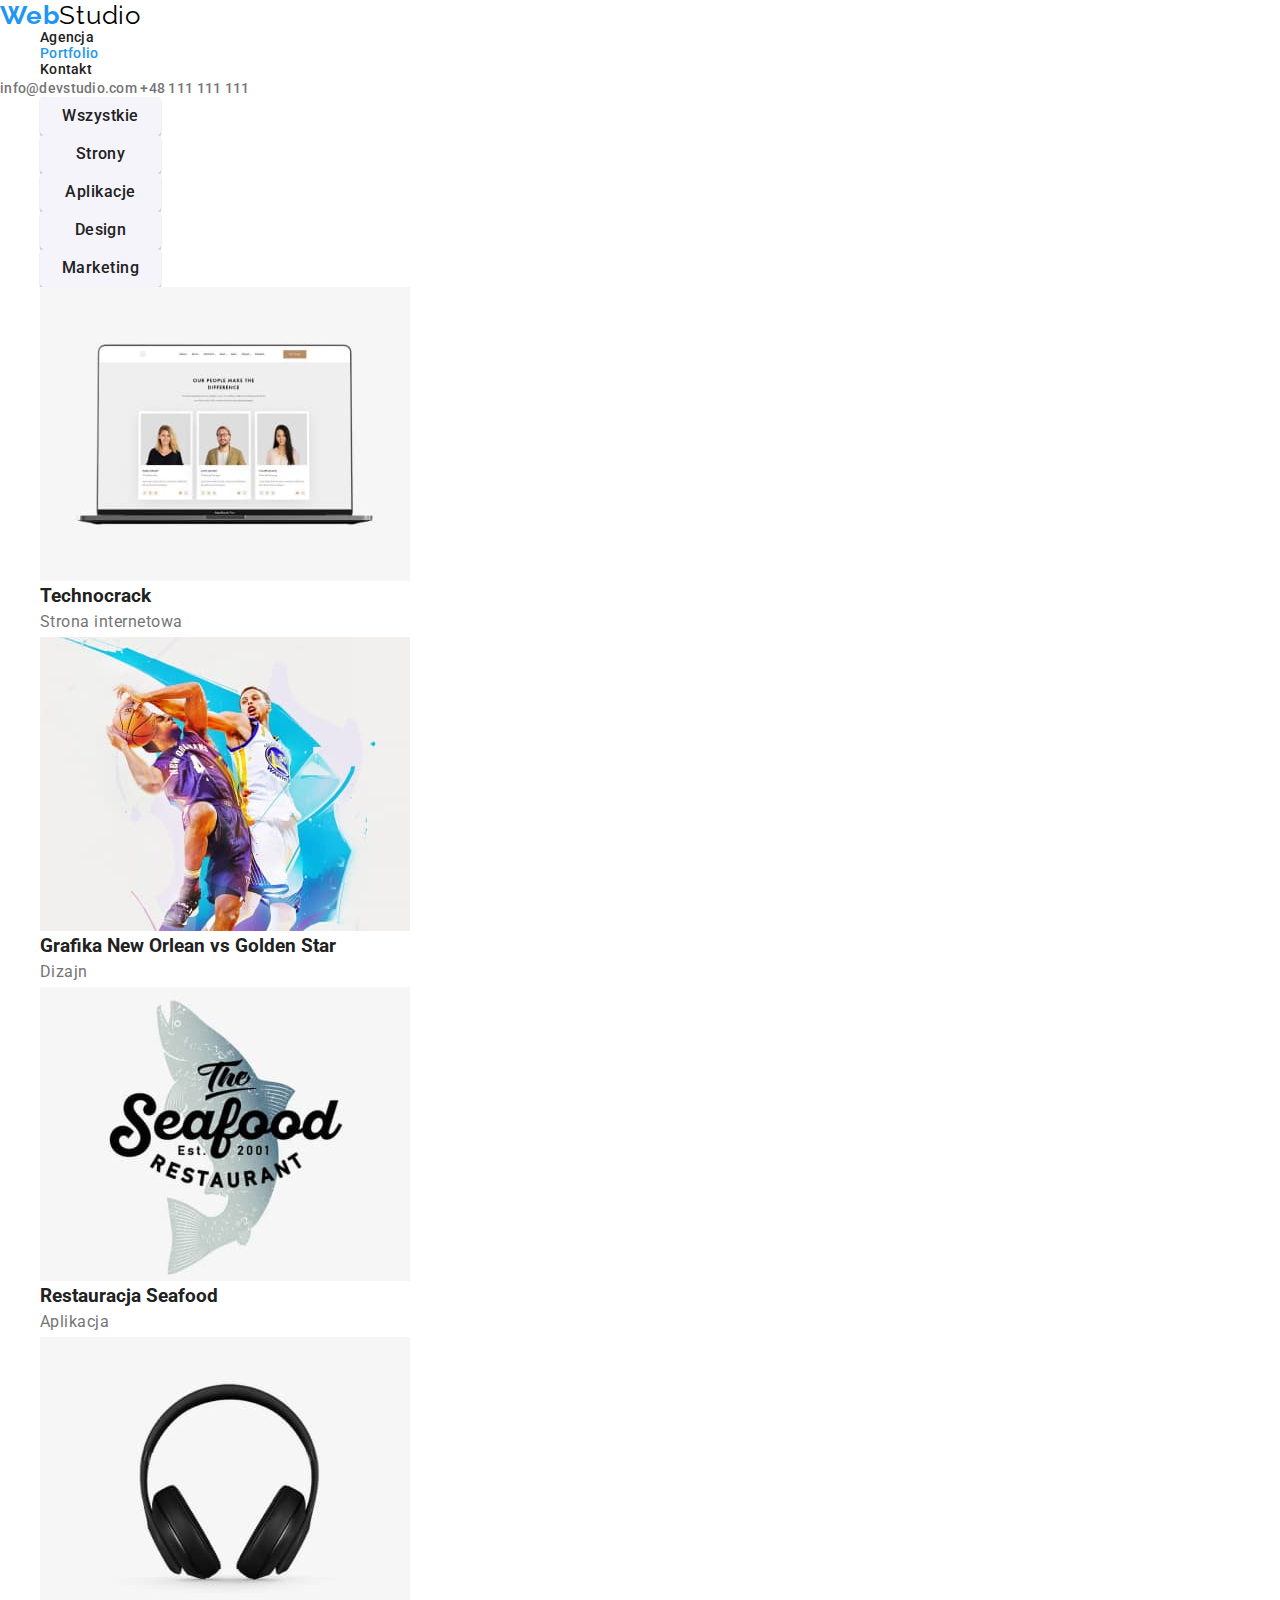
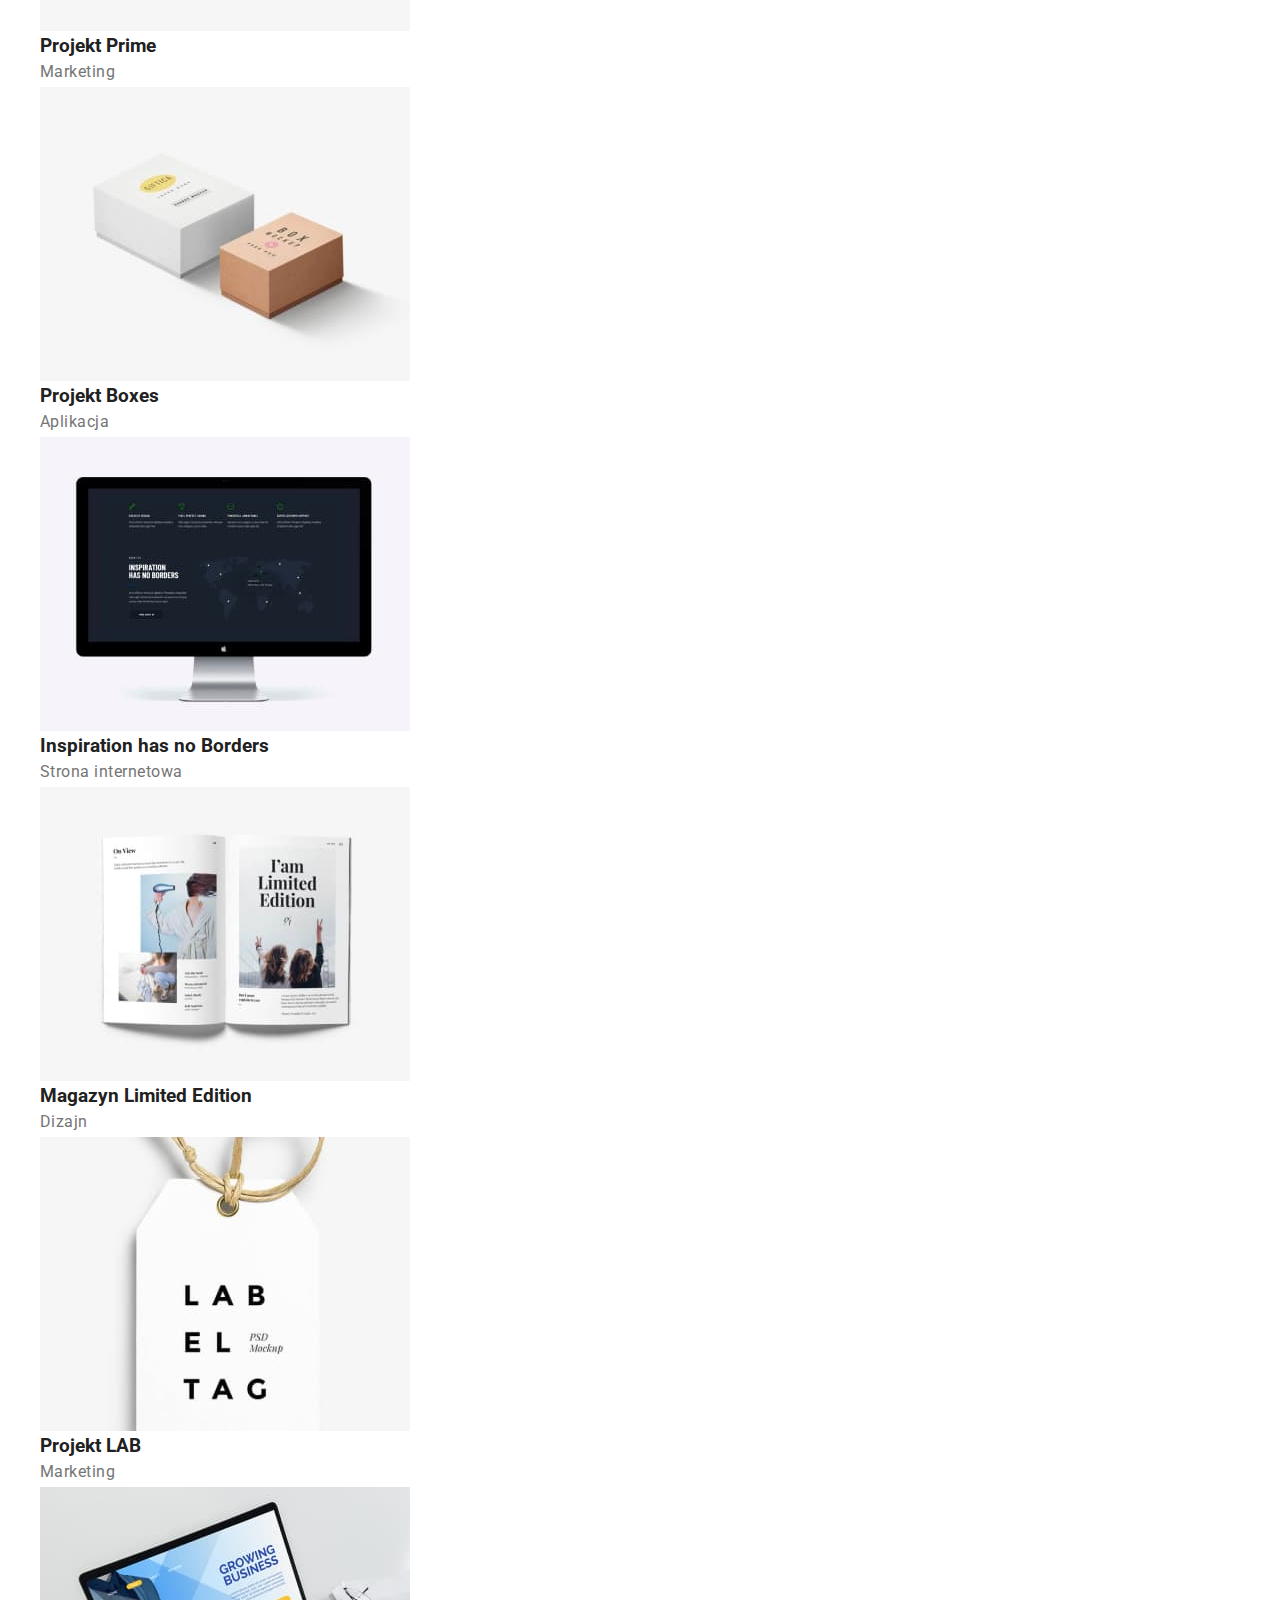
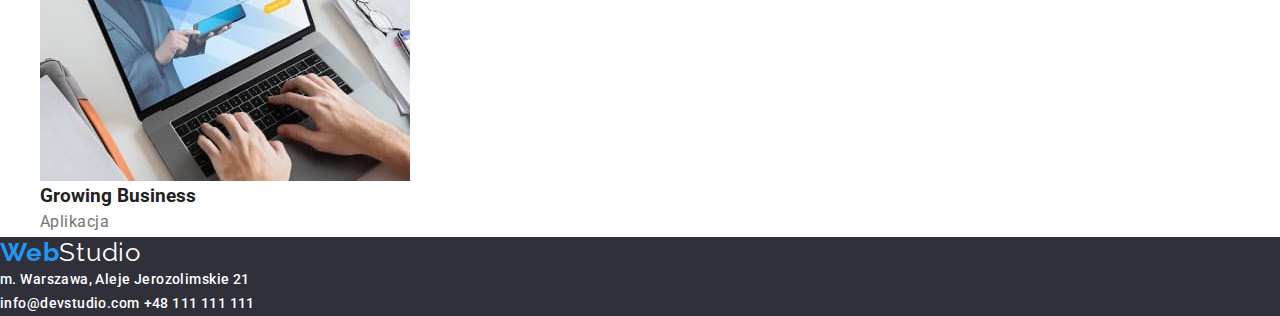
==== portfolio.html @ f04f8147 "copied hw2" ====
<!DOCTYPE html>
<html lang="pl">
  <head>
    <title>Portfolio</title>
    <link rel="stylesheet" href="css/styles.css" />
    <link rel="preconnect" href="https://fonts.googleapis.com" />
    <link rel="preconnect" href="https://fonts.gstatic.com" crossorigin />
    <link
      href="https://fonts.googleapis.com/css2?family=Raleway:wght@700&family=Roboto:wght@400;500;700;900&display=swap"
      rel="stylesheet"
    />
  </head>
  <body>
    <header>
      <div class="logo">
        <a href="" target="_blank"
          ><span class="logo__blue-part">Web</span
          ><span class="logo__black-part">Studio</span></a
        >
      </div>

      <nav>
        <ul class="nav">
          <li>
            <a class="nav__format" href="index.html">Agencja</a>
          </li>
          <li>
            <a class="nav__format nav__format-active" href="portfolio.html"
              >Portfolio</a
            >
          </li>
          <li><a class="nav__format" href="">Kontakt</a></li>
        </ul>
      </nav>
      <adress class="adress">
        <a class="adress__format" href="mailto:info@devstudio.com"
          >info@devstudio.com</a
        >

        <a class="adress__format" href="tel:+48111111111">+48 111 111 111</a>
      </adress>
    </header>

    <main>
      <section>
        <div>
          <ul>
            <li>
              <button
                type="button"
                class="button-portfolio button-portfolio__text"
              >
                Wszystkie
              </button>
            </li>
            <li>
              <button
                type="button"
                class="button-portfolio button-portfolio__text"
              >
                Strony
              </button>
            </li>
            <li>
              <button
                type="button"
                class="button-portfolio button-portfolio__text"
              >
                Aplikacje
              </button>
            </li>
            <li>
              <button
                type="button"
                class="button-portfolio button-portfolio__text"
              >
                Design
              </button>
            </li>
            <li>
              <button
                type="button"
                class="button-portfolio button-portfolio__text"
              >
                Marketing
              </button>
            </li>
          </ul>
        </div>
      </section>
      <section>
        <ul>
          <li>
            <img
              alt="portfolio1"
              width="370"
              height="294"
              src="images/img-portfolio-1.jpg"
            />
            <h3 class="portfolio__title">Technocrack</h3>
            <p class="portfolio__text">Strona internetowa</p>
          </li>
          <li>
            <img
              alt="portfolio2"
              width="370"
              height="294"
              src="images/img-portfolio-2.jpg"
            />
            <h3 class="portfolio__title">Grafika New Orlean vs Golden Star</h3>
            <p class="portfolio__text">Dizajn</p>
          </li>

          <li>
            <img
              alt="portfolio3"
              width="370"
              height="294"
              src="images/img-portfolio-3.jpg"
            />
            <h3 class="portfolio__title">Restauracja Seafood</h3>
            <p class="portfolio__text">Aplikacja</p>
          </li>

          <li>
            <img
              alt="portfolio4"
              width="370"
              height="294"
              src="images/img-portfolio-4.jpg"
            />
            <h3 class="portfolio__title">Projekt Prime</h3>
            <p class="portfolio__text">Marketing</p>
          </li>

          <li>
            <img
              alt="portfolio5"
              width="370"
              height="294"
              src="images/img-portfolio-5.jpg"
            />
            <h3 class="portfolio__title">Projekt Boxes</h3>
            <p class="portfolio__text">Aplikacja</p>
          </li>

          <li>
            <img
              alt="portfolio6"
              width="370"
              height="294"
              src="images/img-portfolio-6.jpg"
            />
            <h3 class="portfolio__title">Inspiration has no Borders</h3>
            <p class="portfolio__text">Strona internetowa</p>
          </li>
          <li>
            <img
              alt="portfolio7"
              width="370"
              height="294"
              src="images/img-portfolio-7.jpg"
            />
            <h3 class="portfolio__title">Magazyn Limited Edition</h3>
            <p class="portfolio__text">Dizajn</p>
          </li>
          <li>
            <img
              alt="portfolio8"
              width="370"
              height="294"
              src="images/img-portfolio-8.jpg"
            />
            <h3 class="portfolio__title">Projekt LAB</h3>
            <p class="portfolio__text">Marketing</p>
          </li>
          <li>
            <img
              alt="portfolio9"
              width="370"
              height="294"
              src="images/img-portfolio-9.jpg"
            />
            <h3 class="portfolio__title">Growing Business</h3>
            <p class="portfolio__text">Aplikacja</p>
          </li>
        </ul>
      </section>
    </main>

    <footer class="footer_wrapper">
      <div class="logo">
        <a href="" target="_blank"
          ><span class="logo__blue-part">Web</span
          ><span class="logo__white-part">Studio</span></a
        >
      </div>
      <adress>
        <p class="adress adress__format-footer">
          m. Warszawa, Aleje Jerozolimskie 21
        </p>
        <a class="adress adress__format-footer" href="mailto:info@devstudio.com"
          >info@devstudio.com</a
        >
        <a class="adress adress__format-footer" href="tel:+48111111111"
          >+48 111 111 111</a
        >
      </adress>
    </footer>
  </body>
</html>
---- css/styles.css ----
* {
  text-decoration: none;
  list-style: none;
  margin: 0 auto;
}

body {
  font-family: "Roboto", sans-serif;
  color: var(--standard-black);
  text-decoration: none;
}

:root {
  --standard-blue: #2196f3;
  --standard-white: #ffffff;
  --standard-black: #212121;
  --dark-black: #000000;
  --light-grey: #757575;
  --background-button-color: #f5f4fa;
  --background-black-color: #2f303a;
}

/* LOGO START */

.logo {
  font-family: "Raleway";
  font-size: 26px;
  line-height: 1.17;
  letter-spacing: 0.03em;
}

.logo__blue-part {
  font-weight: 700;
  color: var(--standard-blue);
}

.logo__black-part {
  color: var(--dark-black);
}

.logo__white-part {
  color: var(--standard-white);
}

/* LOGO END */

/* NAV START */

.nav {
  font-size: 14px;
  font-weight: 500;
  line-height: 1.14;
  letter-spacing: 0.02em;
}

.nav__format {
  color: var(--standard-black);
  cursor: pointer;
}

.nav__format-active {
  color: var(--standard-blue);
}

.adress {
  font-size: 14px;
  font-weight: 500;
  line-height: 1.14;
  letter-spacing: 0.02em;
}

.adress__format {
  color: var(--light-grey);
}

.nav__format:hover,
.nav__format:focus,
.adress__format:hover,
.adress__format:focus,
.adress__format-footer:hover,
.adress__format-footer:focus {
  color: var(--standard-blue);
}

/* NAV END */

/* MAIN HEADER START*/

.main-header {
  background-color: var(--background-black-color);
}

.main-header__text {
  color: var(--standard-white);
  text-transform: uppercase;
  font-size: 44px;
  font-weight: 900;
  line-height: 1.36;
  letter-spacing: 0.06em;
  text-align: center;
}

.button {
  height: 50px;
  width: 200px;
  left: 700px;
  top: 430px;
  border-radius: 4px;
  background: var(--standard-blue);
  box-shadow: 0px 4px 4px rgba(0, 0, 0, 0.15);
  border: none;
  cursor: pointer;
}

.button__order-text {
  font-family: "Roboto", sans-serif;
  font-size: 16px;
  font-weight: 700;
  line-height: 1.875;
  letter-spacing: 0.06em;
  text-align: center;
  color: var(--standard-white);
}

/* MAIN HEADER END*/

/* LOREM IPSUM START*/

.lorem-ipsum {
  font-size: 14px;
  letter-spacing: 0.03em;
}

.lorem-ipsum__header {
  font-weight: 700;
  line-height: 1.14;
  text-transform: uppercase;
}

.lorem-ipsum__text {
  font-weight: 400;
  line-height: 1.71;
  color: var(--light-grey);
}

/* LOREM IPSUM END*/

/* MAIN BUSINESS START*/

.main-business {
  font-size: 36px;
  font-weight: 700;
  line-height: 1.17;
  letter-spacing: 0.03em;
  text-align: center;
}

/* MAIN BUSINESS END*/

/* OUR TEAM START*/

.our-team {
  font-size: 36px;
  font-weight: 700;
  line-height: 1.17;
  letter-spacing: 0.03em;
  text-align: center;
}

.our-team__individual {
  font-size: 16px;
  font-weight: 500;
  line-height: 1.875;
  letter-spacing: 0.03em;
  text-align: center;
}

.our-team__job-title {
  font-size: 16px;
  line-height: 1.875;
  letter-spacing: 0.03em;
  text-align: center;
  color: var(--light-grey);
}

/* OUR TEAM END */

/* FOOTER START */

.footer_wrapper {
  background-color: var(--background-black-color);
}

.adress__format-footer {
  color: var(--standard-white);
  font-size: 14px;
  line-height: 1.71;
  letter-spacing: 0.03em;
}

/* FOOTER END */

/* PORTFOLIO START */

.portolio__title {
  font-size: 18px;
  font-weight: 700;
  line-height: 2;
  letter-spacing: 0.06em;
  text-align: left;
  color: var(--standard-black);
}

.portfolio__text {
  color: var(--light-grey);
  font-size: 16px;
  line-height: 1.875;
  letter-spacing: 0.03em;
  text-align: left;
}

/* PORTFOLIO END */

/* BUTTON PORTFOLIO START */

.button-portfolio {
  height: 38px;
  width: 121px;
  left: 510px;
  top: 174px;
  border-radius: 4px;
  box-shadow: 0px 3px 1px rgba(0, 0, 0, 0.1), 0px 1px 2px rgba(0, 0, 0, 0.08),
    0px 2px 2px rgba(0, 0, 0, 0.12);
  border: none;
  cursor: pointer;
  background: var(--background-button-color);
}

.button-portfolio__text {
  font-family: "Roboto", sans-serif;
  font-size: 16px;
  font-weight: 500;
  line-height: 1.625;
  letter-spacing: 0.03em;
  text-align: center;
  color: var(--standard-black);
}

.button-portfolio__text:hover,
.button-portfolio__text:focus {
  color: var(--standard-white);
  background: var(--standard-blue);
}

/* BUTTON PORTFOLIO END */
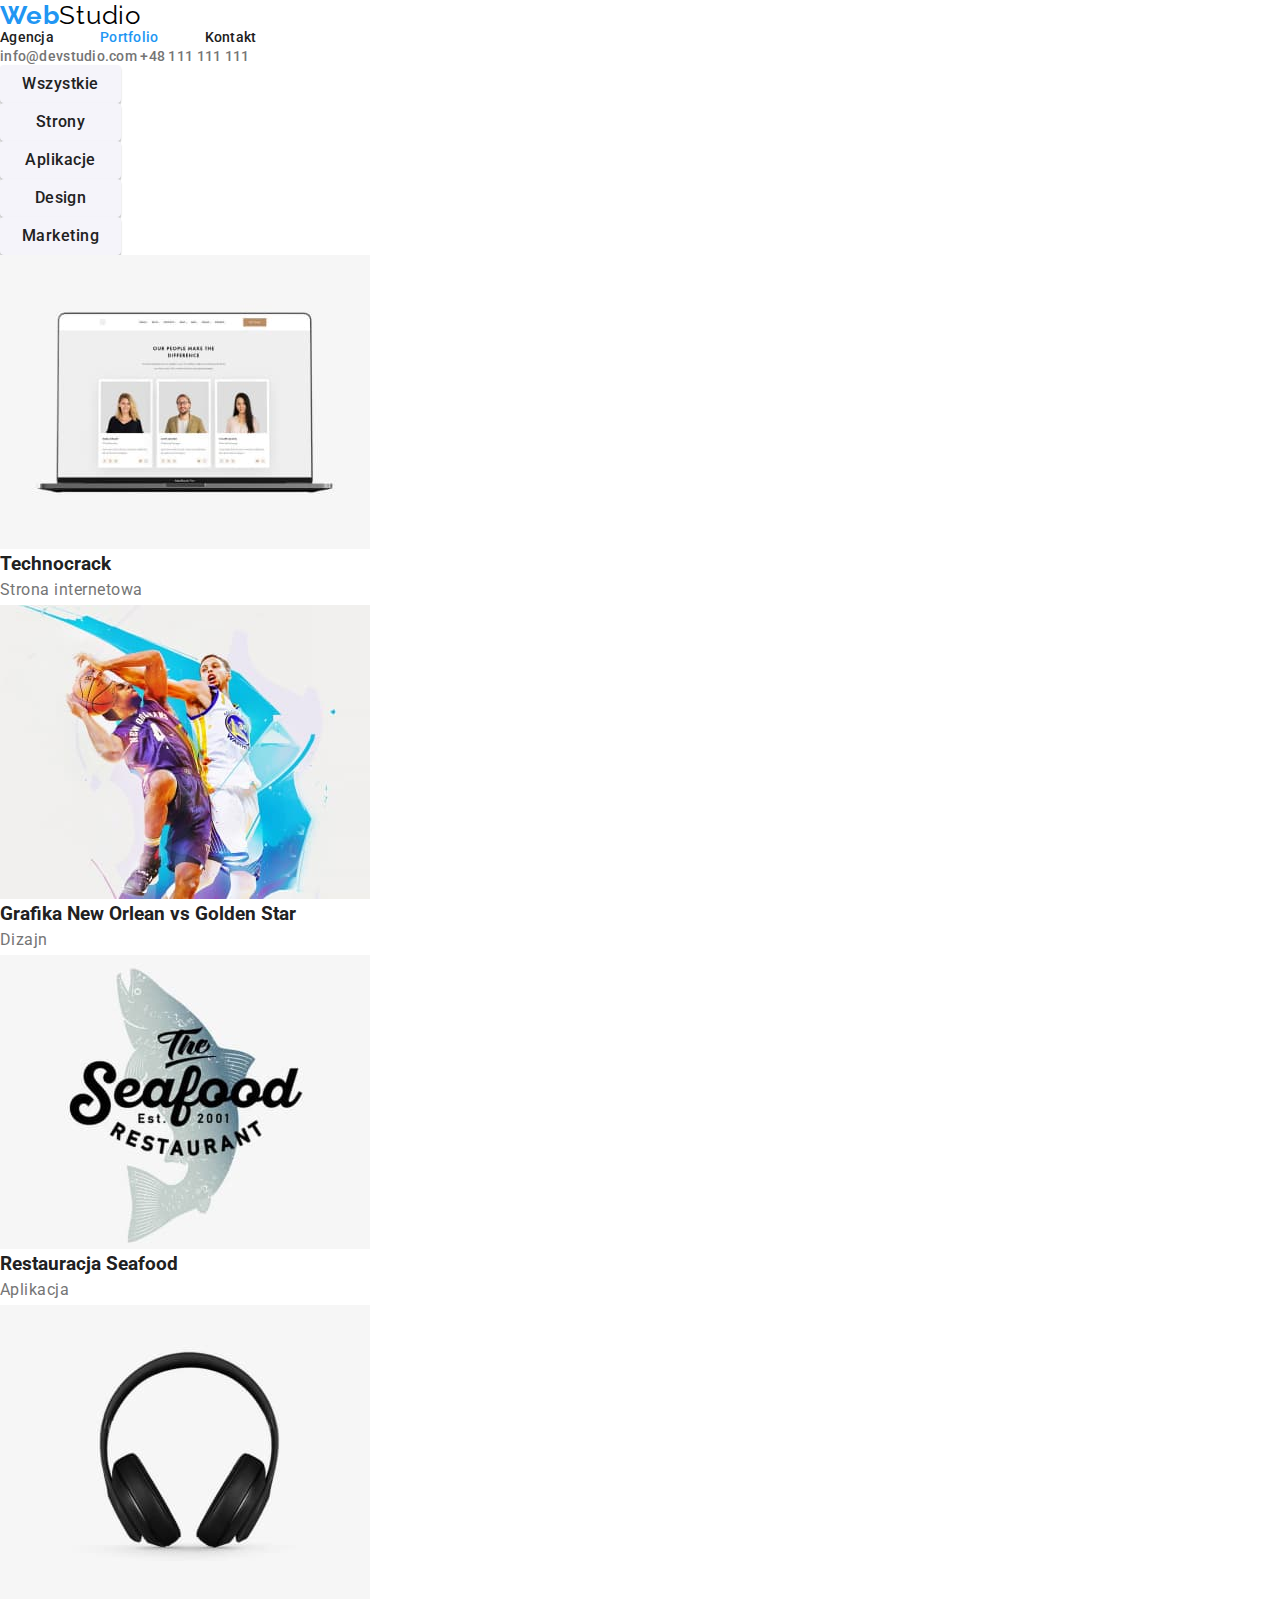
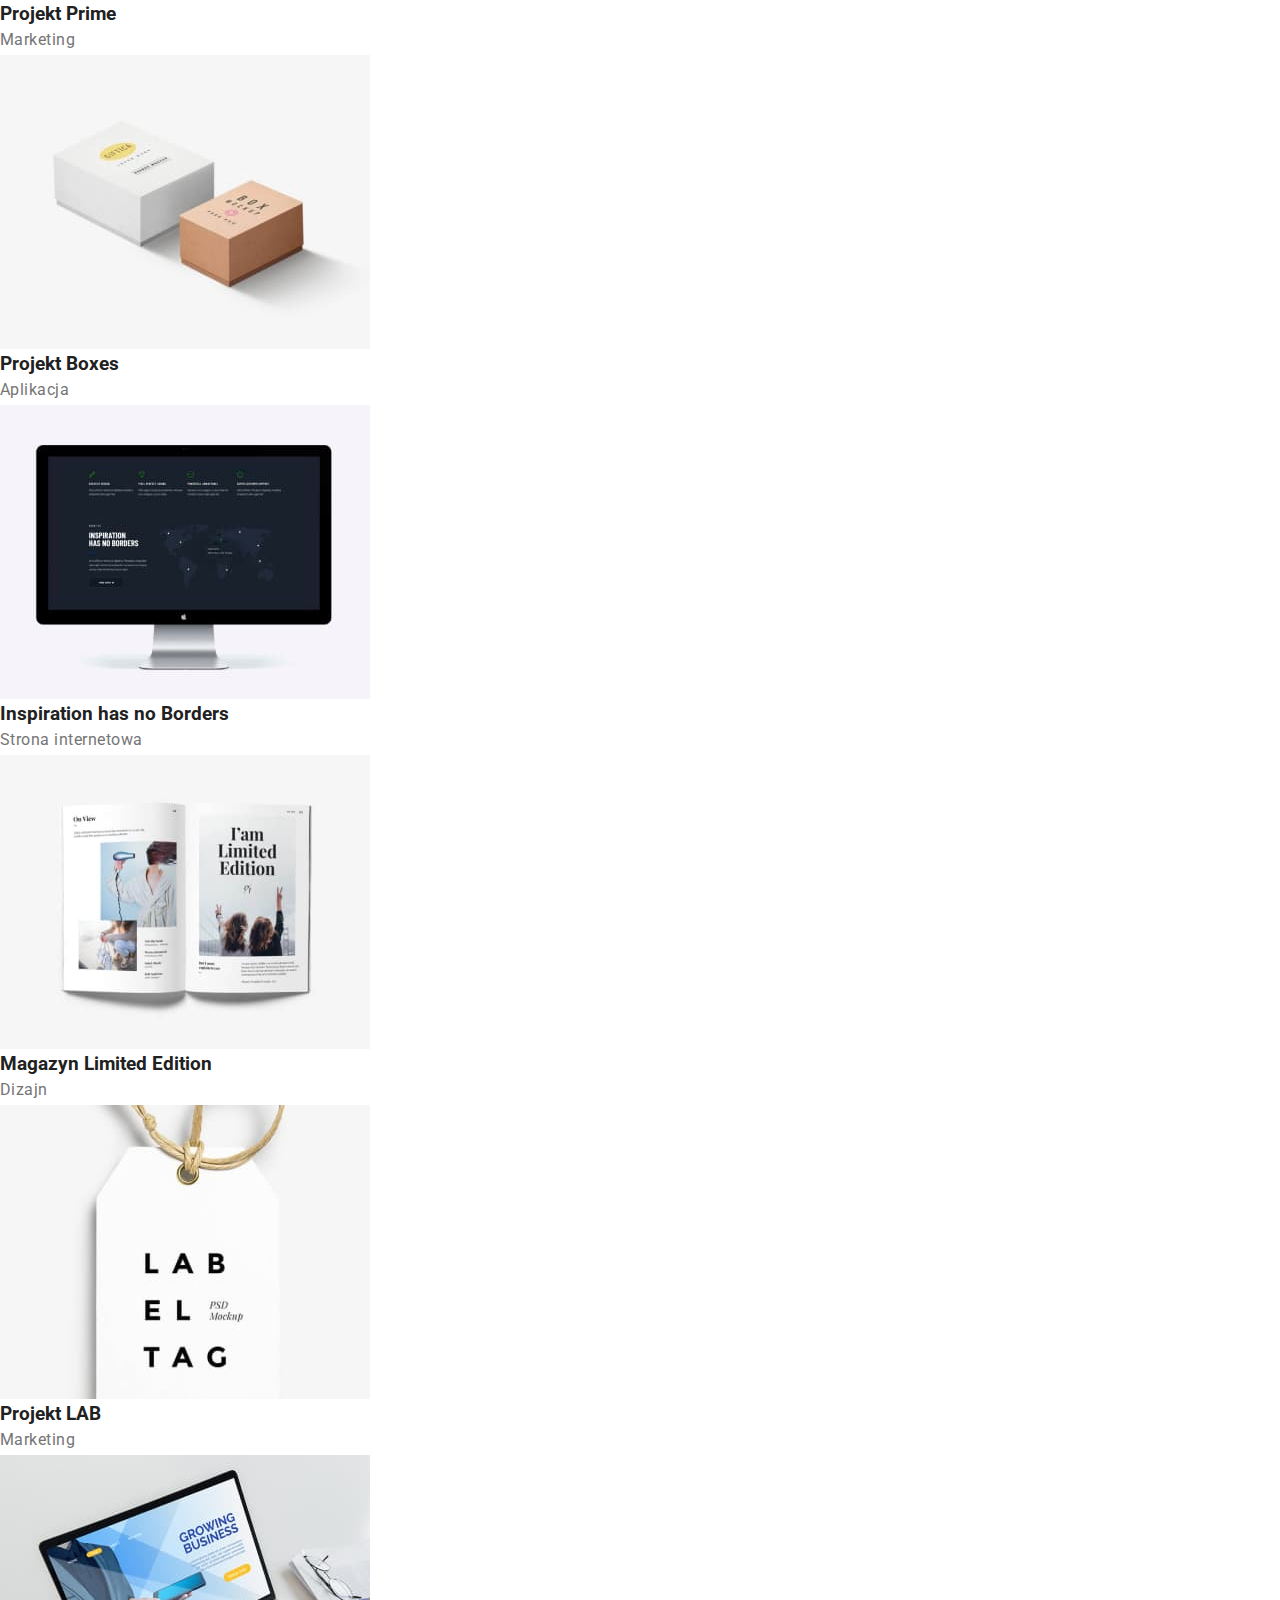
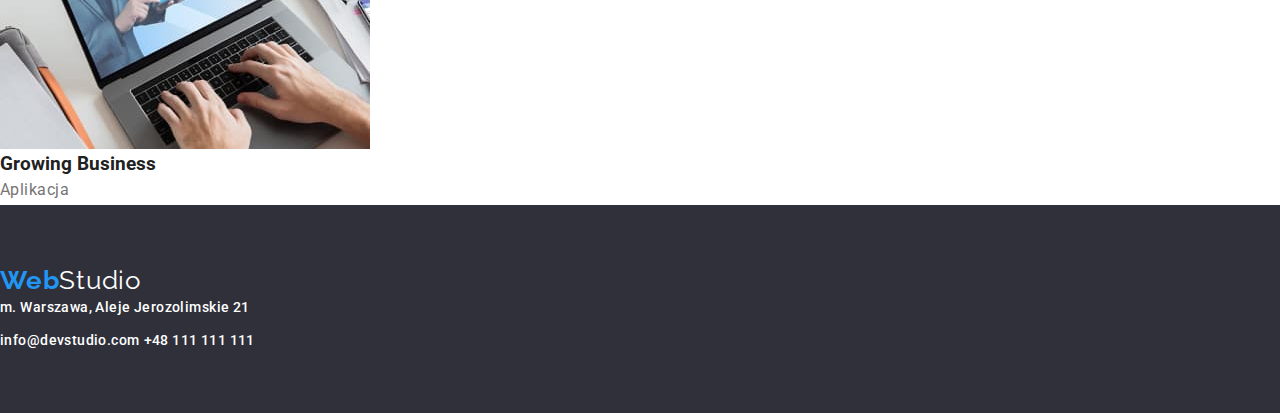
==== commit af4e8c4d: "edits" ====
--- a/portfolio.html
+++ b/portfolio.html
@@ -2,6 +2,13 @@
 <html lang="pl">
   <head>
     <title>Portfolio</title>
+    <link
+      rel="stylesheet"
+      href="https://cdnjs.cloudflare.com/ajax/libs/modern-normalize/1.1.0/modern-normalize.min.css"
+      integrity="sha512-wpPYUAdjBVSE4KJnH1VR1HeZfpl1ub8YT/NKx4PuQ5NmX2tKuGu6U/JRp5y+Y8XG2tV+wKQpNHVUX03MfMFn9Q=="
+      crossorigin="anonymous"
+      referrerpolicy="no-referrer"
+    />
     <link rel="stylesheet" href="css/styles.css" />
     <link rel="preconnect" href="https://fonts.googleapis.com" />
     <link rel="preconnect" href="https://fonts.gstatic.com" crossorigin />
@@ -12,33 +19,35 @@
   </head>
   <body>
     <header>
-      <div class="logo">
-        <a href="" target="_blank"
-          ><span class="logo__blue-part">Web</span
-          ><span class="logo__black-part">Studio</span></a
-        >
+      <div class="container-header-portfolio">
+        <div class="logo">
+          <a href="" target="_blank"
+            ><span class="logo__blue-part">Web</span
+            ><span class="logo__black-part">Studio</span></a
+          >
+        </div>
+
+        <nav>
+          <ul class="nav">
+            <li>
+              <a class="nav__format" href="index.html">Agencja</a>
+            </li>
+            <li>
+              <a class="nav__format nav__format-active" href="portfolio.html"
+                >Portfolio</a
+              >
+            </li>
+            <li><a class="nav__format" href="">Kontakt</a></li>
+          </ul>
+        </nav>
+        <adress class="adress">
+          <a class="adress__format" href="mailto:info@devstudio.com"
+            >info@devstudio.com</a
+          >
+
+          <a class="adress__format" href="tel:+48111111111">+48 111 111 111</a>
+        </adress>
       </div>
-
-      <nav>
-        <ul class="nav">
-          <li>
-            <a class="nav__format" href="index.html">Agencja</a>
-          </li>
-          <li>
-            <a class="nav__format nav__format-active" href="portfolio.html"
-              >Portfolio</a
-            >
-          </li>
-          <li><a class="nav__format" href="">Kontakt</a></li>
-        </ul>
-      </nav>
-      <adress class="adress">
-        <a class="adress__format" href="mailto:info@devstudio.com"
-          >info@devstudio.com</a
-        >
-
-        <a class="adress__format" href="tel:+48111111111">+48 111 111 111</a>
-      </adress>
     </header>
 
     <main>
--- a/css/styles.css
+++ b/css/styles.css
@@ -1,7 +1,8 @@
 * {
   text-decoration: none;
   list-style: none;
-  margin: 0 auto;
+  margin: 0;
+  padding: 0;
 }
 
 body {
@@ -20,6 +21,11 @@
   --background-black-color: #2f303a;
 }
 
+.container {
+  width: 1200px;
+  margin: 0 auto;
+}
+
 /* LOGO START */
 
 .logo {
@@ -42,6 +48,18 @@
   color: var(--standard-white);
 }
 
+.logo-nav-wrapper {
+  display: flex;
+  flex-direction: row;
+  justify-content: flex-start;
+  align-items: center;
+}
+
+.logo__wrapper {
+  padding: 24px 0 25px;
+  margin-right: 93px;
+}
+
 /* LOGO END */
 
 /* NAV START */
@@ -51,6 +69,9 @@
   font-weight: 500;
   line-height: 1.14;
   letter-spacing: 0.02em;
+  display: flex;
+  gap: 46px;
+  align-items: center;
 }
 
 .nav__format {
@@ -67,6 +88,12 @@
   font-weight: 500;
   line-height: 1.14;
   letter-spacing: 0.02em;
+}
+
+.adress__wrapper {
+  display: flex;
+  align-items: center;
+  gap: 50px;
 }
 
 .adress__format {
@@ -80,6 +107,12 @@
 .adress__format-footer:hover,
 .adress__format-footer:focus {
   color: var(--standard-blue);
+}
+
+.main-header-wrapper {
+  display: flex;
+  flex-direction: row;
+  justify-content: space-between;
 }
 
 /* NAV END */
@@ -189,13 +222,22 @@
 
 .footer_wrapper {
   background-color: var(--background-black-color);
+  padding: 60px 0px 60px;
 }
 
 .adress__format-footer {
   color: var(--standard-white);
-  font-size: 14px;
   line-height: 1.71;
   letter-spacing: 0.03em;
+  margin-bottom: 9px;
+}
+
+.logo__container {
+  margin-bottom: 20px;
+}
+
+.email-wrapper {
+  margin-bottom: 9px;
 }
 
 /* FOOTER END */
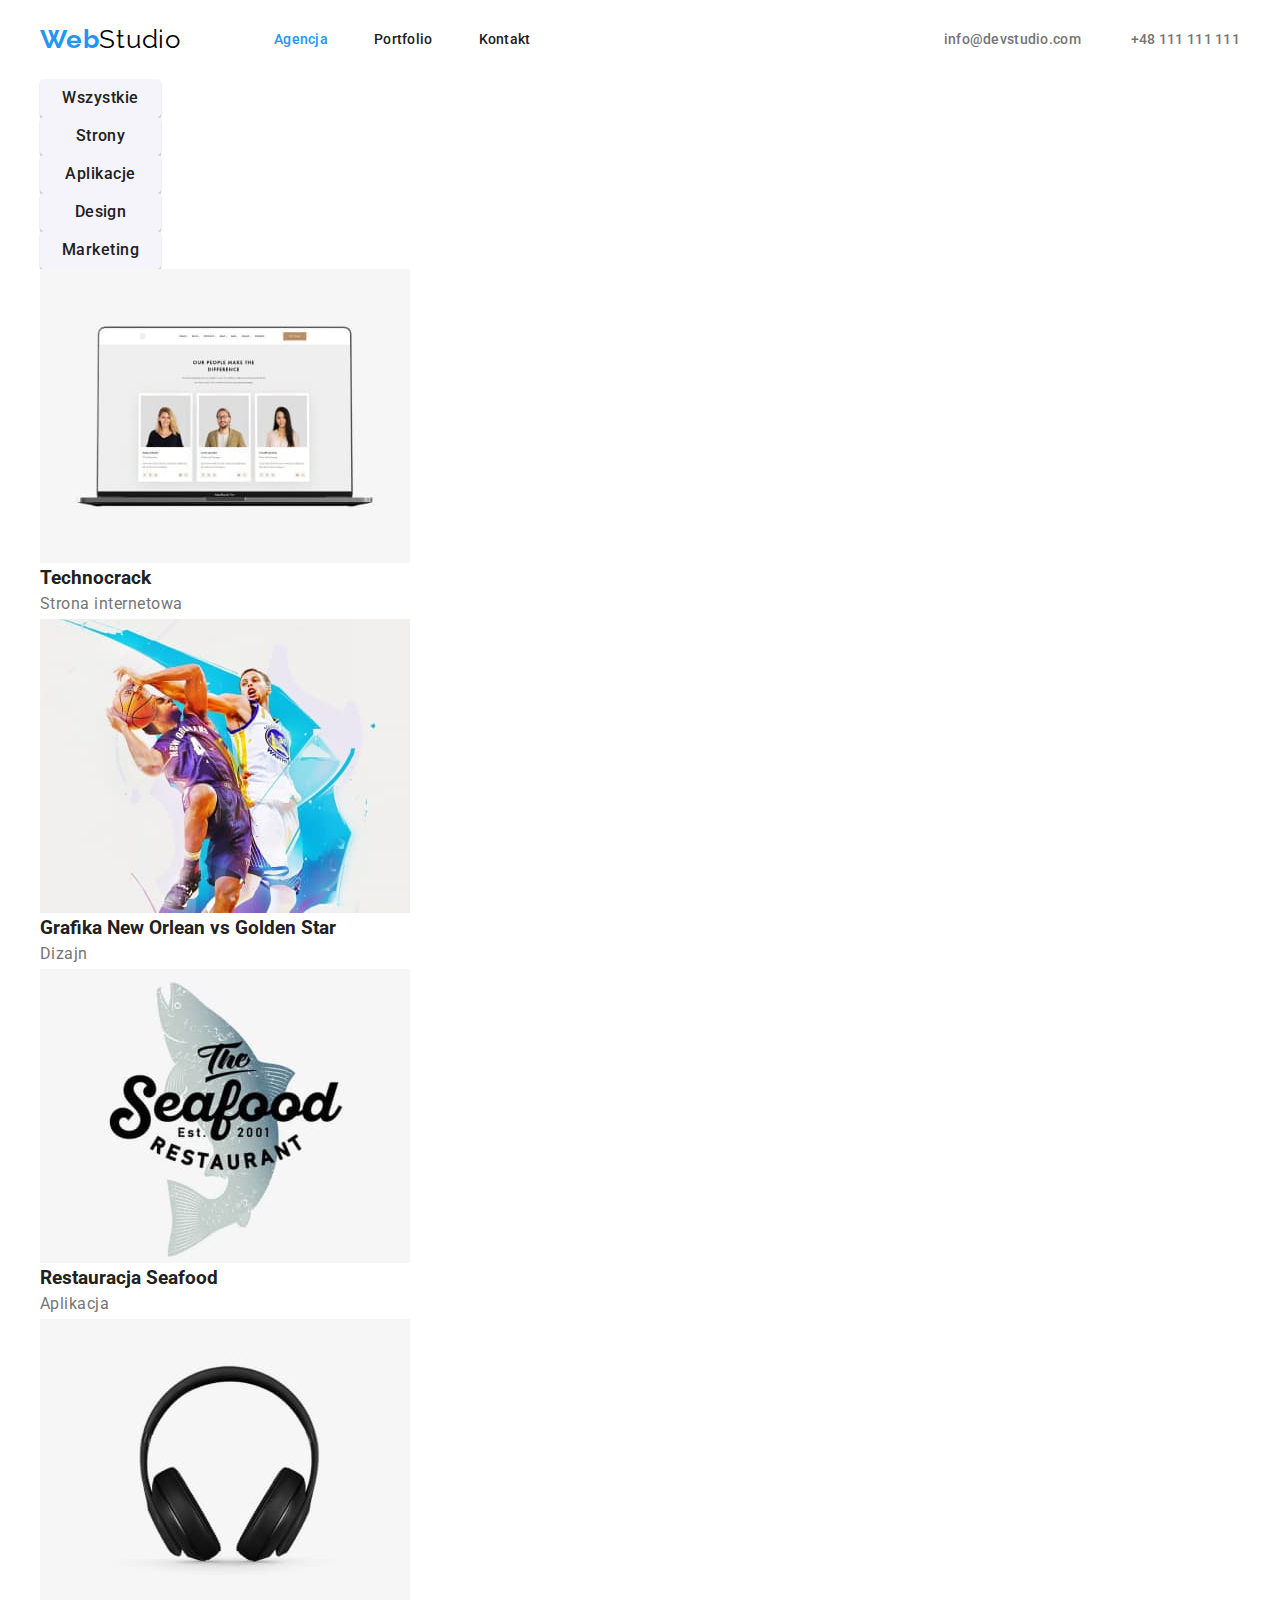
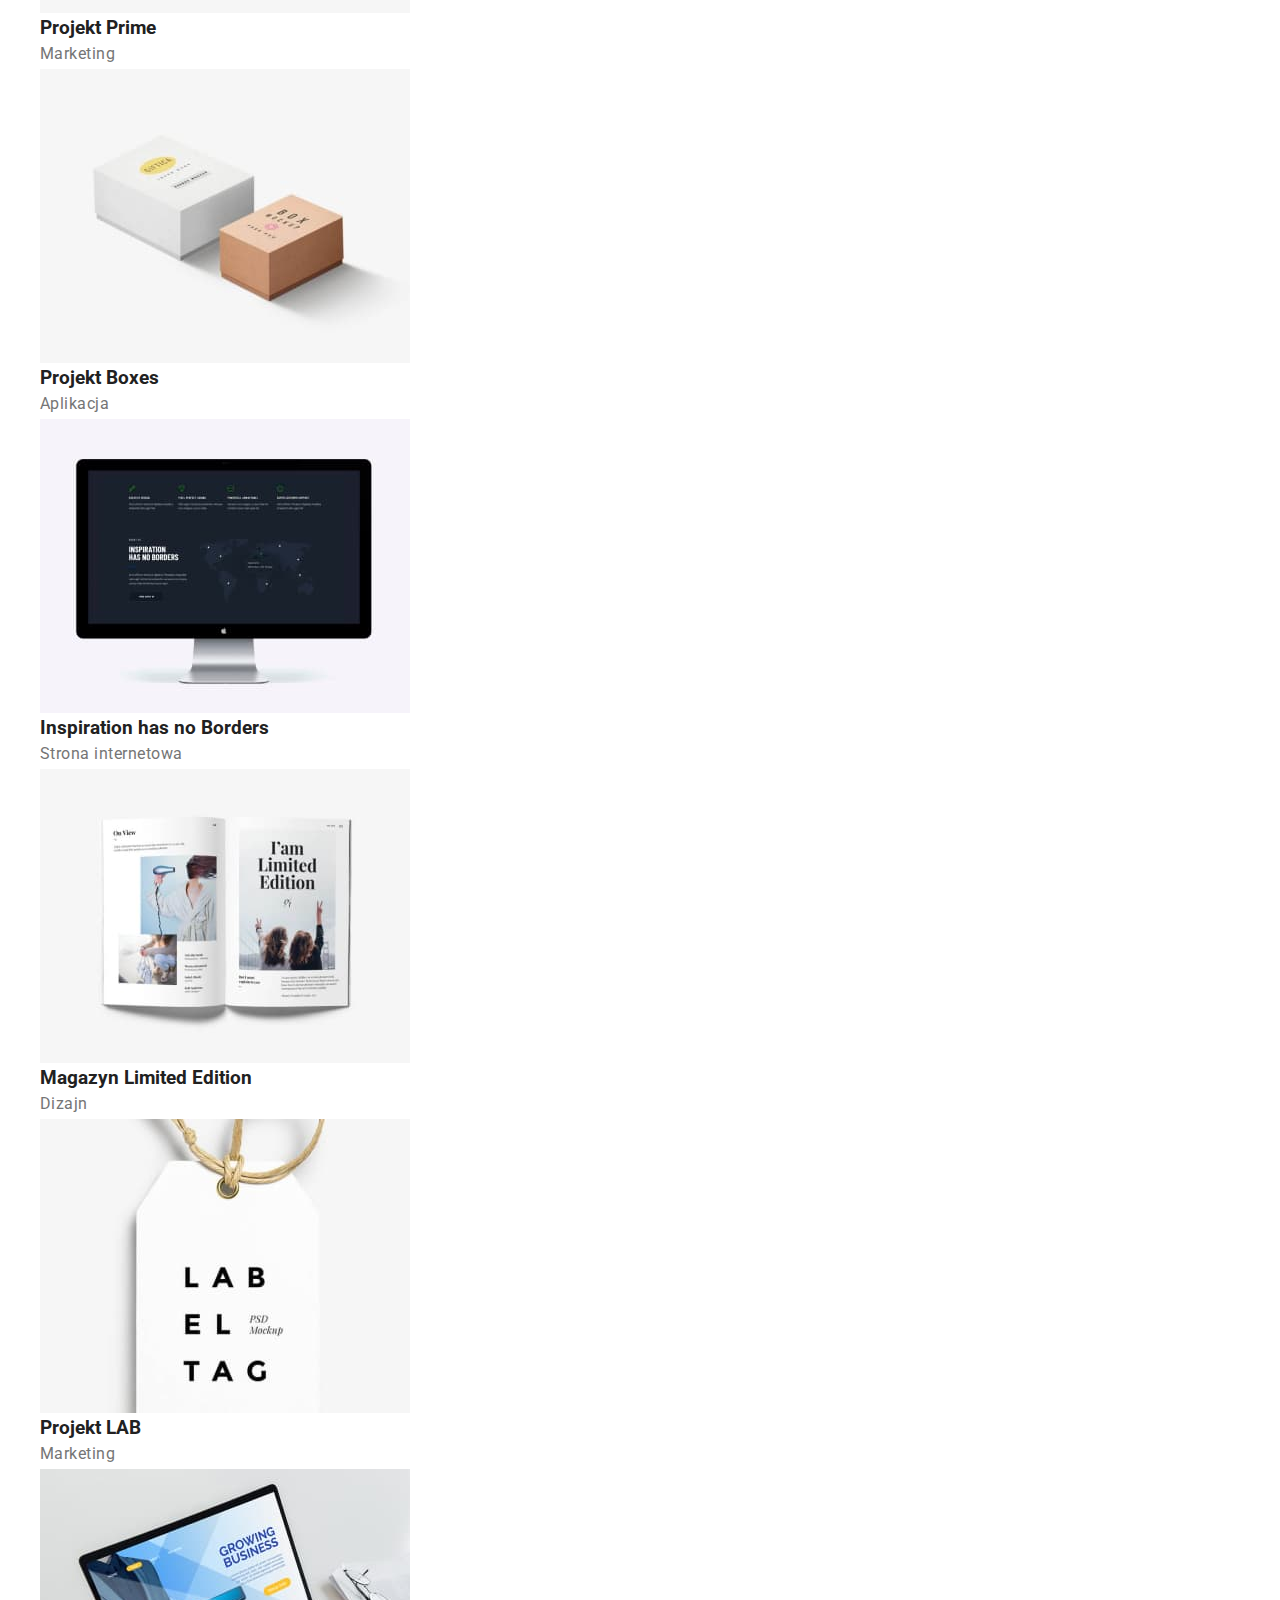
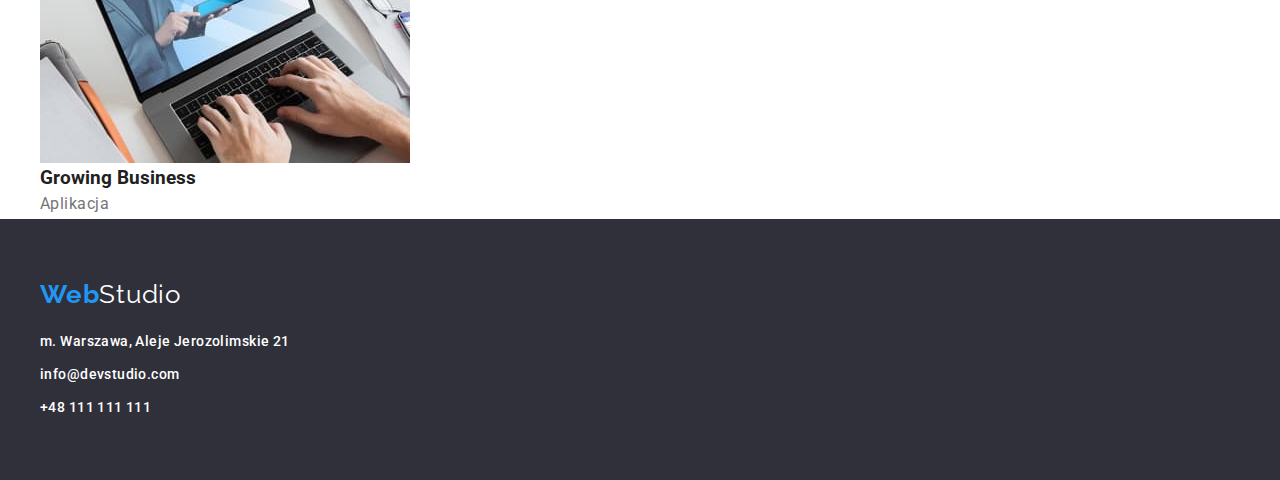
==== commit 92a6a024: "edits in portfolio" ====
--- a/portfolio.html
+++ b/portfolio.html
@@ -18,29 +18,30 @@
     />
   </head>
   <body>
-    <header>
-      <div class="container-header-portfolio">
-        <div class="logo">
-          <a href="" target="_blank"
-            ><span class="logo__blue-part">Web</span
-            ><span class="logo__black-part">Studio</span></a
-          >
+    <header class="container">
+      <div class="main-header-wrapper">
+        <div class="logo-nav-wrapper">
+          <div class="logo logo__wrapper">
+            <a href="" target="_blank"
+              ><span class="logo__blue-part">Web</span
+              ><span class="logo__black-part">Studio</span></a
+            >
+          </div>
+
+          <nav>
+            <ul class="nav">
+              <li>
+                <a class="nav__format nav__format-active" href="">Agencja</a>
+              </li>
+              <li>
+                <a class="nav__format" href="portfolio.html">Portfolio</a>
+              </li>
+              <li><a class="nav__format" href="">Kontakt</a></li>
+            </ul>
+          </nav>
         </div>
 
-        <nav>
-          <ul class="nav">
-            <li>
-              <a class="nav__format" href="index.html">Agencja</a>
-            </li>
-            <li>
-              <a class="nav__format nav__format-active" href="portfolio.html"
-                >Portfolio</a
-              >
-            </li>
-            <li><a class="nav__format" href="">Kontakt</a></li>
-          </ul>
-        </nav>
-        <adress class="adress">
+        <adress class="adress adress__wrapper">
           <a class="adress__format" href="mailto:info@devstudio.com"
             >info@devstudio.com</a
           >
@@ -51,7 +52,7 @@
     </header>
 
     <main>
-      <section>
+      <section class="container">
         <div>
           <ul>
             <li>
@@ -97,7 +98,7 @@
           </ul>
         </div>
       </section>
-      <section>
+      <section class="container">
         <ul>
           <li>
             <img
@@ -198,23 +199,30 @@
     </main>
 
     <footer class="footer_wrapper">
-      <div class="logo">
-        <a href="" target="_blank"
-          ><span class="logo__blue-part">Web</span
-          ><span class="logo__white-part">Studio</span></a
-        >
+      <div class="container">
+        <div class="logo logo__container">
+          <a href="" target="_blank"
+            ><span class="logo__blue-part">Web</span
+            ><span class="logo__white-part">Studio</span></a
+          >
+        </div>
+        <adress class="adress">
+          <div class="adress__format-footer">
+            <p>m. Warszawa, Aleje Jerozolimskie 21</p>
+          </div>
+
+          <div class="email-wrapper">
+            <a class="adress__format-footer" href="mailto:info@devstudio.com"
+              >info@devstudio.com</a
+            >
+          </div>
+          <div>
+            <a class="adress__format-footer" href="tel:+48111111111"
+              >+48 111 111 111</a
+            >
+          </div>
+        </adress>
       </div>
-      <adress>
-        <p class="adress adress__format-footer">
-          m. Warszawa, Aleje Jerozolimskie 21
-        </p>
-        <a class="adress adress__format-footer" href="mailto:info@devstudio.com"
-          >info@devstudio.com</a
-        >
-        <a class="adress adress__format-footer" href="tel:+48111111111"
-          >+48 111 111 111</a
-        >
-      </adress>
     </footer>
   </body>
 </html>
--- a/css/styles.css
+++ b/css/styles.css
@@ -176,6 +176,12 @@
   color: var(--light-grey);
 }
 
+.lorem-ipsum-container {
+  display: flex;
+  justify-content: space-between;
+  gap: 30px;
+}
+
 /* LOREM IPSUM END*/
 
 /* MAIN BUSINESS START*/
@@ -188,6 +194,12 @@
   text-align: center;
 }
 
+.main-business-container {
+  display: flex;
+  justify-content: space-between;
+  gap: 30px;
+}
+
 /* MAIN BUSINESS END*/
 
 /* OUR TEAM START*/
@@ -200,6 +212,10 @@
   text-align: center;
 }
 
+.our-team-container {
+  background-color: var(--background-button-color);
+}
+
 .our-team__individual {
   font-size: 16px;
   font-weight: 500;
@@ -214,6 +230,12 @@
   letter-spacing: 0.03em;
   text-align: center;
   color: var(--light-grey);
+}
+
+.our-team__wrapper {
+  display: flex;
+  justify-content: space-between;
+  gap: 30px;
 }
 
 /* OUR TEAM END */
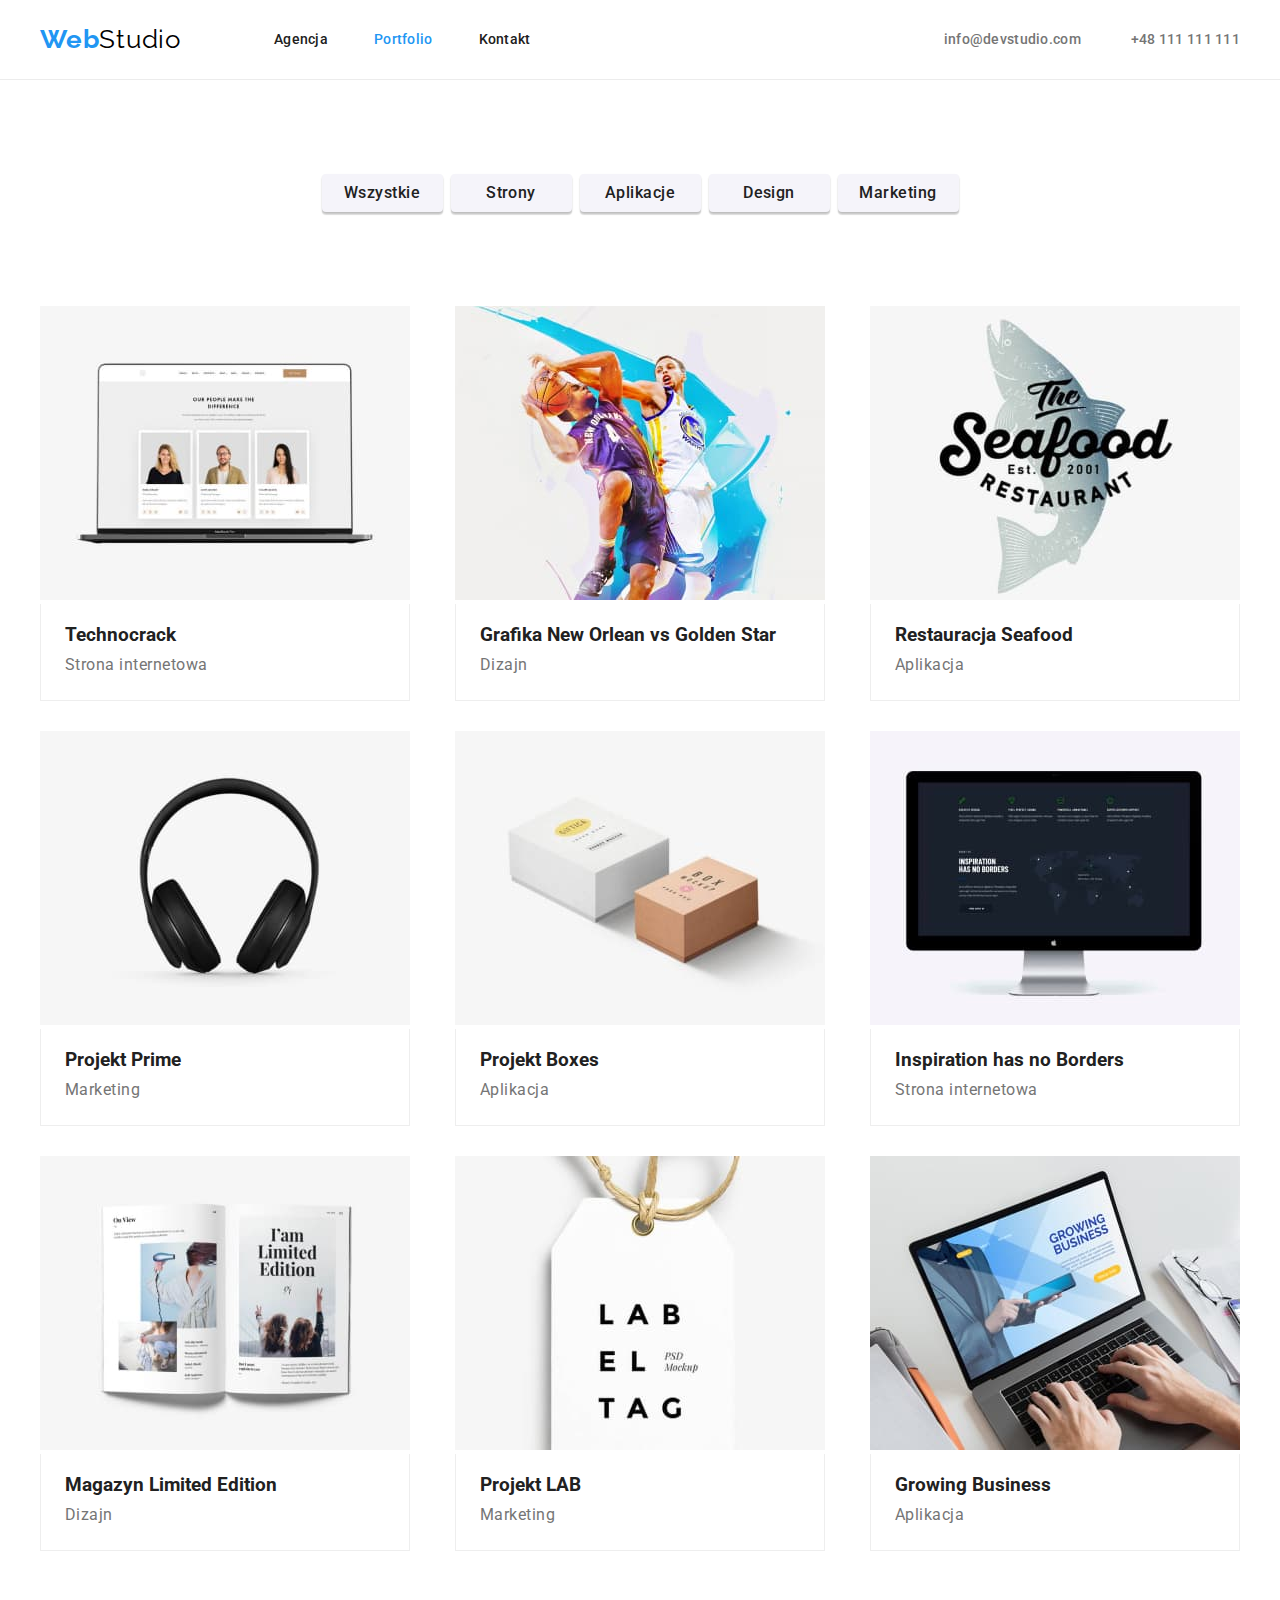
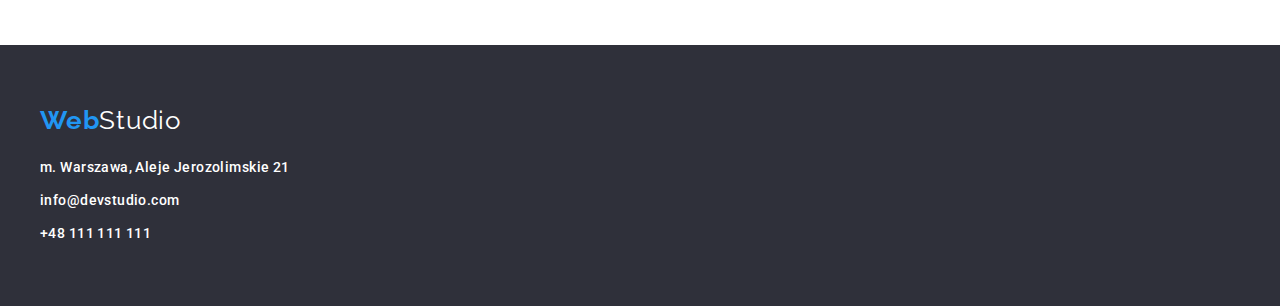
==== commit dbe6d62a: "edits" ====
--- a/portfolio.html
+++ b/portfolio.html
@@ -18,43 +18,51 @@
     />
   </head>
   <body>
-    <header class="container">
-      <div class="main-header-wrapper">
-        <div class="logo-nav-wrapper">
-          <div class="logo logo__wrapper">
-            <a href="" target="_blank"
-              ><span class="logo__blue-part">Web</span
-              ><span class="logo__black-part">Studio</span></a
-            >
-          </div>
-
-          <nav>
-            <ul class="nav">
-              <li>
-                <a class="nav__format nav__format-active" href="">Agencja</a>
-              </li>
-              <li>
-                <a class="nav__format" href="portfolio.html">Portfolio</a>
-              </li>
-              <li><a class="nav__format" href="">Kontakt</a></li>
-            </ul>
-          </nav>
+    <header class="site-nav">
+      <div class="container">
+        <div class="main-header-wrapper">
+          <div class="logo-nav-wrapper">
+            <div class="logo logo__wrapper">
+              <a href="" target="_blank"
+                ><span class="logo__blue-part">Web</span
+                ><span class="logo__black-part">Studio</span></a
+              >
+            </div>
+
+            <nav>
+              <ul class="nav">
+                <li>
+                  <a class="nav__format" href="index.html">Agencja</a>
+                </li>
+                <li>
+                  <a
+                    class="nav__format nav__format-active"
+                    href="portfolio.html"
+                    >Portfolio</a
+                  >
+                </li>
+                <li><a class="nav__format" href="">Kontakt</a></li>
+              </ul>
+            </nav>
+          </div>
+
+          <adress class="adress adress__wrapper">
+            <a class="adress__format" href="mailto:info@devstudio.com"
+              >info@devstudio.com</a
+            >
+
+            <a class="adress__format" href="tel:+48111111111"
+              >+48 111 111 111</a
+            >
+          </adress>
         </div>
-
-        <adress class="adress adress__wrapper">
-          <a class="adress__format" href="mailto:info@devstudio.com"
-            >info@devstudio.com</a
-          >
-
-          <a class="adress__format" href="tel:+48111111111">+48 111 111 111</a>
-        </adress>
       </div>
     </header>
 
     <main>
       <section class="container">
         <div>
-          <ul>
+          <ul class="button-list">
             <li>
               <button
                 type="button"
@@ -99,7 +107,7 @@
         </div>
       </section>
       <section class="container">
-        <ul>
+        <ul class="portfolio-list">
           <li>
             <img
               alt="portfolio1"
@@ -107,8 +115,10 @@
               height="294"
               src="images/img-portfolio-1.jpg"
             />
-            <h3 class="portfolio__title">Technocrack</h3>
-            <p class="portfolio__text">Strona internetowa</p>
+            <div class="portfolio-box">
+              <h3 class="portfolio__title">Technocrack</h3>
+              <p class="portfolio__text">Strona internetowa</p>
+            </div>
           </li>
           <li>
             <img
@@ -117,8 +127,12 @@
               height="294"
               src="images/img-portfolio-2.jpg"
             />
-            <h3 class="portfolio__title">Grafika New Orlean vs Golden Star</h3>
-            <p class="portfolio__text">Dizajn</p>
+            <div class="portfolio-box">
+              <h3 class="portfolio__title">
+                Grafika New Orlean vs Golden Star
+              </h3>
+              <p class="portfolio__text">Dizajn</p>
+            </div>
           </li>
 
           <li>
@@ -128,8 +142,10 @@
               height="294"
               src="images/img-portfolio-3.jpg"
             />
-            <h3 class="portfolio__title">Restauracja Seafood</h3>
-            <p class="portfolio__text">Aplikacja</p>
+            <div class="portfolio-box">
+              <h3 class="portfolio__title">Restauracja Seafood</h3>
+              <p class="portfolio__text">Aplikacja</p>
+            </div>
           </li>
 
           <li>
@@ -139,8 +155,10 @@
               height="294"
               src="images/img-portfolio-4.jpg"
             />
-            <h3 class="portfolio__title">Projekt Prime</h3>
-            <p class="portfolio__text">Marketing</p>
+            <div class="portfolio-box">
+              <h3 class="portfolio__title">Projekt Prime</h3>
+              <p class="portfolio__text">Marketing</p>
+            </div>
           </li>
 
           <li>
@@ -150,8 +168,10 @@
               height="294"
               src="images/img-portfolio-5.jpg"
             />
-            <h3 class="portfolio__title">Projekt Boxes</h3>
-            <p class="portfolio__text">Aplikacja</p>
+            <div class="portfolio-box">
+              <h3 class="portfolio__title">Projekt Boxes</h3>
+              <p class="portfolio__text">Aplikacja</p>
+            </div>
           </li>
 
           <li>
@@ -161,8 +181,10 @@
               height="294"
               src="images/img-portfolio-6.jpg"
             />
-            <h3 class="portfolio__title">Inspiration has no Borders</h3>
-            <p class="portfolio__text">Strona internetowa</p>
+            <div class="portfolio-box">
+              <h3 class="portfolio__title">Inspiration has no Borders</h3>
+              <p class="portfolio__text">Strona internetowa</p>
+            </div>
           </li>
           <li>
             <img
@@ -171,8 +193,10 @@
               height="294"
               src="images/img-portfolio-7.jpg"
             />
-            <h3 class="portfolio__title">Magazyn Limited Edition</h3>
-            <p class="portfolio__text">Dizajn</p>
+            <div class="portfolio-box">
+              <h3 class="portfolio__title">Magazyn Limited Edition</h3>
+              <p class="portfolio__text">Dizajn</p>
+            </div>
           </li>
           <li>
             <img
@@ -181,8 +205,10 @@
               height="294"
               src="images/img-portfolio-8.jpg"
             />
-            <h3 class="portfolio__title">Projekt LAB</h3>
-            <p class="portfolio__text">Marketing</p>
+            <div class="portfolio-box">
+              <h3 class="portfolio__title">Projekt LAB</h3>
+              <p class="portfolio__text">Marketing</p>
+            </div>
           </li>
           <li>
             <img
@@ -191,8 +217,10 @@
               height="294"
               src="images/img-portfolio-9.jpg"
             />
-            <h3 class="portfolio__title">Growing Business</h3>
-            <p class="portfolio__text">Aplikacja</p>
+            <div class="portfolio-box">
+              <h3 class="portfolio__title">Growing Business</h3>
+              <p class="portfolio__text">Aplikacja</p>
+            </div>
           </li>
         </ul>
       </section>
--- a/css/styles.css
+++ b/css/styles.css
@@ -115,12 +115,20 @@
   justify-content: space-between;
 }
 
+.site-nav {
+  border-bottom: 1px solid #ececec;
+  margin-bottom: 94px;
+}
+
 /* NAV END */
 
 /* MAIN HEADER START*/
 
 .main-header {
   background-color: var(--background-black-color);
+  text-align: center;
+  max-width: 1600px;
+  margin: 0 auto;
 }
 
 .main-header__text {
@@ -130,19 +138,21 @@
   font-weight: 900;
   line-height: 1.36;
   letter-spacing: 0.06em;
-  text-align: center;
+  padding-top: 200px;
+  padding-left: 452px;
+  padding-right: 452px;
+  padding-bottom: 30px;
 }
 
 .button {
   height: 50px;
   width: 200px;
-  left: 700px;
-  top: 430px;
   border-radius: 4px;
   background: var(--standard-blue);
   box-shadow: 0px 4px 4px rgba(0, 0, 0, 0.15);
   border: none;
   cursor: pointer;
+  margin-bottom: 200px;
 }
 
 .button__order-text {
@@ -153,6 +163,13 @@
   letter-spacing: 0.06em;
   text-align: center;
   color: var(--standard-white);
+  box-shadow: 0px 4px 4px rgba(0, 0, 0, 0.15);
+  border: none;
+  cursor: pointer;
+}
+
+.main-container {
+  padding-bottom: 94px;
 }
 
 /* MAIN HEADER END*/
@@ -180,6 +197,7 @@
   display: flex;
   justify-content: space-between;
   gap: 30px;
+  padding-bottom: 94px;
 }
 
 /* LOREM IPSUM END*/
@@ -192,12 +210,14 @@
   line-height: 1.17;
   letter-spacing: 0.03em;
   text-align: center;
+  padding-bottom: 50px;
 }
 
 .main-business-container {
   display: flex;
   justify-content: space-between;
   gap: 30px;
+  padding-bottom: 94px;
 }
 
 /* MAIN BUSINESS END*/
@@ -210,10 +230,13 @@
   line-height: 1.17;
   letter-spacing: 0.03em;
   text-align: center;
+  padding-bottom: 50px;
 }
 
 .our-team-container {
   background-color: var(--background-button-color);
+  padding-top: 94px;
+  padding-bottom: 94px;
 }
 
 .our-team__individual {
@@ -222,6 +245,7 @@
   line-height: 1.875;
   letter-spacing: 0.03em;
   text-align: center;
+  padding: 30px 0px 10px;
 }
 
 .our-team__job-title {
@@ -230,12 +254,20 @@
   letter-spacing: 0.03em;
   text-align: center;
   color: var(--light-grey);
+  padding-bottom: 30px;
 }
 
 .our-team__wrapper {
   display: flex;
   justify-content: space-between;
   gap: 30px;
+}
+
+.our-team__box {
+  background: var(--standard-white);
+  box-shadow: 0px 1px 3px rgba(0, 0, 0, 0.12), 0px 1px 1px rgba(0, 0, 0, 0.14),
+    0px 2px 1px rgba(0, 0, 0, 0.2);
+  border-radius: 0px 0px 4px 4px;
 }
 
 /* OUR TEAM END */
@@ -271,7 +303,6 @@
   font-weight: 700;
   line-height: 2;
   letter-spacing: 0.06em;
-  text-align: left;
   color: var(--standard-black);
 }
 
@@ -280,12 +311,36 @@
   font-size: 16px;
   line-height: 1.875;
   letter-spacing: 0.03em;
-  text-align: left;
+  margin-top: 4px;
+}
+
+.portfolio-list {
+  display: flex;
+  justify-content: space-between;
+  flex-wrap: wrap;
+  gap: 30px;
+  padding-bottom: 94px;
+  max-width: 1200px;
+}
+
+.portfolio-box {
+  border: 1px solid #eeeeee;
+  border-top: none;
+  padding-top: 20px;
+  padding-left: 24px;
+  padding-bottom: 20px;
 }
 
 /* PORTFOLIO END */
 
 /* BUTTON PORTFOLIO START */
+
+.button-list {
+  display: flex;
+  justify-content: center;
+  gap: 8px;
+  padding-bottom: 94px;
+}
 
 .button-portfolio {
   height: 38px;
